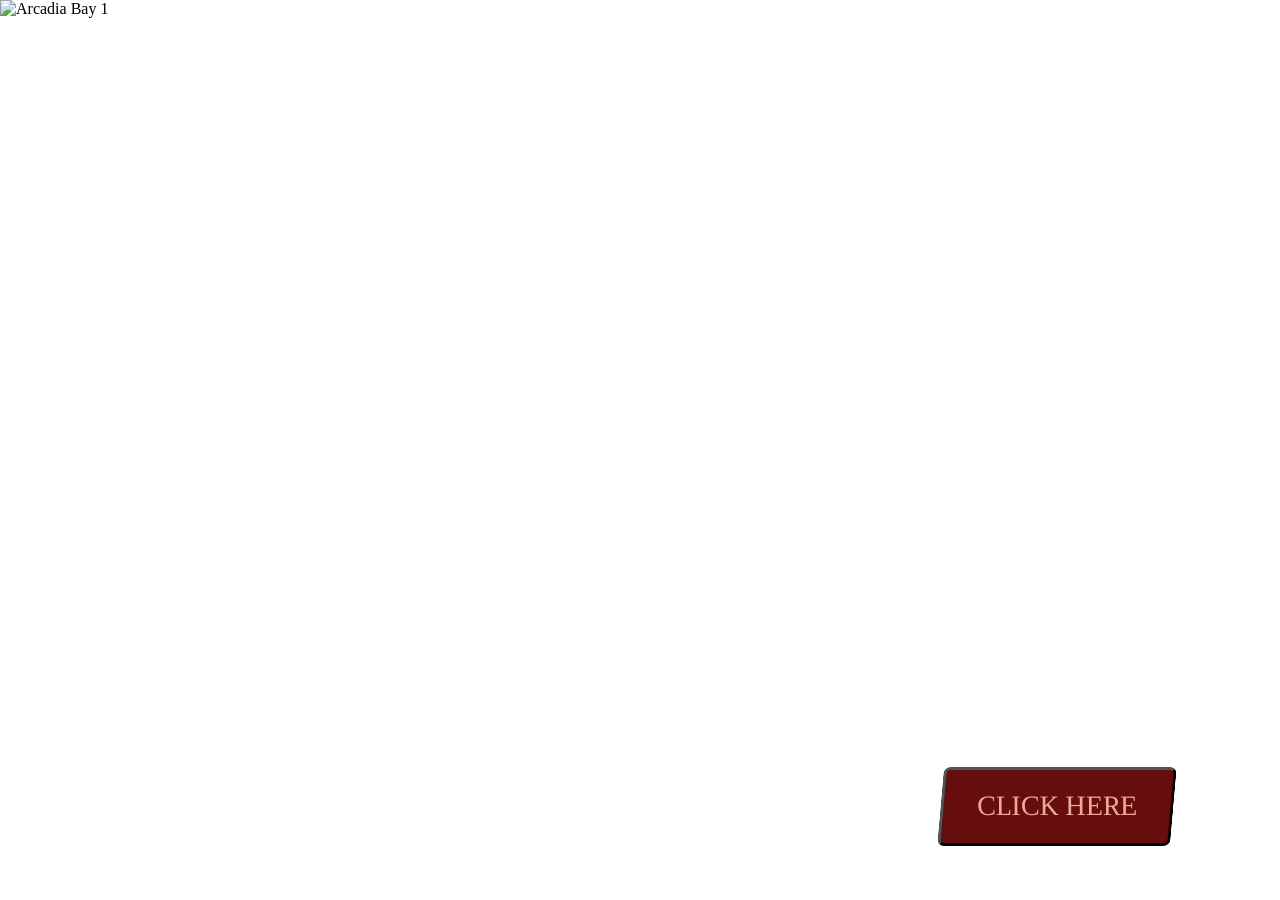
==== index.html @ ca4e7798 "Rename Final.html to index.html" ====
<!DOCTYPE html>
<html lang="en">
<head>
    <meta charset="UTF-8">
    <meta name="viewport" content="width=device-width, initial-scale=1.0">
    <link rel="stylesheet" href="style.css">
    <title>Life Is Strange</title>
</head>
<body>
  <audio id="bgm" loop preload="auto">
    <source src="menu.mp3" type="audio/mpeg">
  </audio>

  <!-- FIRST SCREEN -->
  <div class="menu">
    <img class="image1" src="LifeIsStrange.png" alt="Arcadia Bay 1">
    <button class="button-slant" onclick="showImage()"><span>Click Here</span></button>
  </div>

  <!-- POSTER OVERLAY -->
  <div class="poster">
    <!-- blue Sacrifice Chloe poster -->
    <img class="poster-base" src="Sacrifice_Chloe_Plaque.png" alt="Arcadia Bay Poster">

    <!-- FULLSCREEN JOURNAL + SUNSET LIGHTHOUSE OVERLAY -->
   <!-- LIGHTHOUSE JOURNAL -->
  <div class="journal-overlay journal-lighthouse">
      <img class="journal-img" src="b525218eff40ac8a17dd529ae8ac9c44.jpg">

      <img class="Polaroid-layout" src="polaroid_final_transparent.png">
      <div class="tape tape-lh-1"></div>

      <img class="Polaroid-layout2" src="polaroid_final_transparent.png">
      <div class="tape tape-lh-2"></div>

      <img class="Polaroid-layout3" src="polaroid_final_transparent.png">
      <img class="Polaroid" src="PolaroidPS.png">
      <div class="tape tape-lh-3"></div>


      <img class="lighthouse-photo" src="life-is-strange-feature.jpg">
      <img class="lighthouse-photo2" src="c3805ca2a3ebee046aa1e3e90d3d4322.jpg">
      <img class="lighthouse-photo3" src="656832219_preview_uFz5esE.jpg">

      <div class="sticky-note">
          <h3>Lighthouse Info</h3>
          <p>Perched on the cliffs above Arcadia Bay, the lighthouse has watched over the town for more than a century.
          It’s a place where storms gather, secrets settle, and time itself seems to slow down. Generations have used this light as a guide — sailors, wanderers, and anyone who needed a moment of clarity.
          For Max, the lighthouse becomes more than a landmark.
          It becomes a symbol of choice, hope, and the fragile line between danger and safety.
          Some sunsets paint the sky gold, others hide warnings in the clouds… but the lighthouse never stops shining.
          A light against the darkness — the one place that always feels like it understands you.</p>
      </div>

      <button class="journalBack" onclick="closeLighthouse()">
          <span>Back</span>
      </button>
  </div>

  <!-- FOREST JOURNAL -->
  <div class="journal-overlay journal-forest">
      <img class="journal-img2" src="Screenshot 2025-12-11 at 1.06.12 AM.png">
      <img class="Polaroid-layout4" src="polaroid_final_transparent.png">
      <div class="tape tape-fo-1"></div>

      <img class="Polaroid-layout5" 
      src="polaroid_final_transparent.png">
      <div class="tape tape-fo-2"></div>

      <img class="Polaroid-layout6" 
      src="polaroid_final_transparent.png">
      <img class="forest-photo" src="lis-friends.jpg.webp">
      <div class="tape tape-fo-3"></div>

      <img class="forest-photo2" src="20220202183805-1-1657454116-1484256372.jpg">
      <img class="forest-photo3" src="thumb-1920-1014923.jpg">

      <div class="sticky-note2">
          <h3>Forest Info</h3>
          <p>Deep in the quiet woods of Arcadia Bay, the forest feels like a world untouched by time.
          Sunlight filters through the trees like broken glass, and every step echoes a memory you didn’t know you had.
          This is where lost things wander — whispers, secrets, and sometimes… a spirit guiding the way.
          The forest is peaceful, but also mysterious.
          It reminds you that nature listens, even when people don’t.
          And if you're lucky, you might catch a glimpse of the doe —
          a symbol of hope, purity, and the paths we’re meant to follow.</p>
      </div>

      <button class="journalBack2" onclick="closeForest()">
          <span>Back</span>
      </button>
  </div>

    <!-- pretty lighthouse on top of blue poster -->
    <img class="prettyLight"
         src="no-spoilers-the-lighthouse-art-by-me-v0-n7unjec0crud1.png.webp"
         alt="The Lighthouse">

    <!-- doe image on top of blue poster -->
    <img class="doe"
         src="tumblr_561714372e6e3a3465acff728fec80b6_a26b1cf7_1280.png"
         alt="doe">

    <!-- blackwell image on top of blue poster -->
    <img class="blackwell"
         src="Blackwell_Academy-02.webp"
         alt="blackwell">

    <!-- back button for poster -->
    <button class="back" onclick="hideImage()"><span>Back</span></button>

    <!-- clickable plaque -->
    <a class="lightview" onclick="openJournal('lighthouse')">
    <span>Visit our famous lighthouse</span>
    </a>

    <!-- clickable plaque 2 -->
    <a class="doeview" onclick="openJournal('forest')">
    <span>Visit our beautiful forest</span>
    </a>

    <!-- clickable plaque 3 -->
    <a class="schoolview" onclick="openJournal('school')">
    <span>Visit our iconic school</span>
    </a>
       <!-- clickable plaque 4 -->
    <a class="mapview" onclick="openJournal('map')">
    <span>More information</span>
    </a>

    <div class="journal-overlay journal-school">


     

  <!-- PAGE 1 -->
  <div class="school-page school-page-1 active">
    <img class="journal-img3" src="Screenshot 2025-12-11 at 6.33.19 AM.png" alt="Blackwell Academy Page 1">

    <div class="school-label label-entrance"><span>Prescott Dormitory</span></div>
    <div class="school-label label-hall"><span>Dormitory Hallway</span></div>
    <div class="school-label label-campus"><span>Max's Room</span></div>

    <!-- page 1 decorations -->
    <img class="Polaroid-layout7" src="polaroid_final_transparent.png">
    <div class="tape tape-l1"></div>

    <img class="Polaroid-layout8" src="polaroid_final_transparent.png">
    <div class="tape tape-l2"></div>

    <img class="Polaroid-layout9" src="polaroid_final_transparent.png">
    <div class="tape tape-l3"></div>

    <img class="Polaroid-layout10" src="polaroid_final_transparent.png">
    <div class="tape tape-r1"></div>

    <img class="Polaroid-layout11" src="polaroid_final_transparent.png">
    <div class="tape tape-r2"></div>

    <img class="Polaroid-layout12" src="polaroid_final_transparent.png">
    <div class="tape tape-r3"></div>

    <img class="school-photo" src="Life3.webp">
    <img class="school-photo2" src="DF19D78010B80FD9D99AE10780743ADDD3BEAE3C.jpeg">
    <img class="school-photo3" src="z3s1or4bf5iz.jpg">
    <img class="school-photo4" src="lifeisstrangepic3.jpg.webp">
    <img class="school-photo5" src="Hallwayep1.webp">
    <img class="school-photo6" src="MaxRoomFrontSide.webp">

    <div class="school-label label-lockers"><span>Locker Hallway</span></div>
    <div class="school-label label-dorm"><span>Max's Room</span></div>
    <div class="school-label label-campus2"><span>Parking lot</span></div>
  </div>

  <!-- PAGE 2 (clean) -->
  <div class="school-page school-page-2">
    <img class="journal-img4" src="Screenshot 2025-12-11 at 6.33.19 AM.png" alt="Blackwell Academy Page 2">

    <div class="school-label label-pool"><span>Swimming Pool</span></div>
    <div class="school-label label-lockers2"><span>Main Campus</span></div>
    <div class="school-label label-dorm2"><span>Max's Room</span></div>
  
    <img class="Polaroid-layout13" src="polaroid_final_transparent.png">
    <div class="tape tape-13"></div>

    <img class="Polaroid-layout14" src="polaroid_final_transparent.png">
    <div class="tape tape-14"></div>

    <img class="Polaroid-layout15" src="polaroid_final_transparent.png">
    <div class="tape-page2-3"></div>
    <div class="tape tape-15"></div>

    <img class="school-photo7" src="Blackwell-campus.webp">
    <img class="school-photo8" src="kSQdiPK.png">
    <img class="school-photo9" src="all-maxs-room-is-one-of-my-favourite-place-in-the-game-so-i-v0-u8vmztew4f7a1.jpg">
    

    <div class="sticky-note3">
      <h3>School Info</h3>
      <p>Welcome to Blackwell Academy, the pride of Arcadia Bay’s arts and sciences. Known for its historic brick architecture and award-winning photography program, Blackwell blends modern creativity with classic campus charm. Students from all over the state come here to explore their passions — from film and design to environmental studies. Walk the hallways and you’ll feel the energy: inspiration on every bulletin board, stories in every classroom, and a community shaped by ambition and curiosity. Whether you're touring the dorms, visiting the gallery, or catching a glimpse of everyday student life, Blackwell promises a glimpse into the heart of Arcadia Bay’s future.</p>
    </div>
  </div>

  <!-- buttons -->
  <button class="journalBack3" onclick="closeSchool()"><span>Back</span></button>
  <button class="next" onclick="schoolNext()"><span>Next</span></button>
  <button class="prev" onclick="schoolPrev()"><span>← Prev</span></button>

  </div>

</div>  

    <!-- MAPS  -->

  <div class="journal-overlay journal-map">
    <img class="map-base" src="LIFmaps.jpg" alt="Arcadia Bay Map"><div>

      <img class="maps-img-1" src="American-Rust.webp">
      <img class="Polaroid-layout16" src="polaroid_final_transparent.png">
      <div class="tape tape-fo-4"></div>

      <img class="maps-img-2" src="maxresdefault.jpg">
      <img class="Polaroid-layout17" src="polaroid_final_transparent.png">
      <div class="tape tape-fo-5"></div>

      <img class="maps-img-3" src="Maxresdefaultmadsenhousre.webp">
      <img class="Polaroid-layout18" src="polaroid_final_transparent.png">
      <div class="tape tape-fo-6"></div>

      <img class="maps-img-4" src="Barn.webp">
      <img class="Polaroid-layout19" src="polaroid_final_transparent.png">

      <div class="sticky-note4">
          <h3>The Junkyard</h3>
      </div>

      <div class="sticky-note5">
          <h3>Two Whales Diner</h3>
      </div>

      <div class="sticky-note6">
          <h3>Price Home</h3>
      </div>

      <div class="sticky-note7">
          <h3>The Barn</h3>
      </div>

      <button class="journalBack4" onclick="closeMaps()">
          <span>Back</span>
      </button>

      <button class="sources-btn" onclick="showSources()"><span>Sources</span></button>
    </div>
  </div>

    <!-- SOURCES JOURNAL -->
    <div class="journal-overlay journal-sources">
      <img class="journal-img5" src="NhGCFri.png" alt="Sources">
      <button class="journalBack5" onclick="closeSources()"><span>Back</span></button>

      <div class="sticky-note8">
        <h3>Sources</h3>

        <div class="tape tape-top1"></div>
        <div class="tape tape-top2"></div>
        <div class="tape tape-top3"></div>

        <p><strong>Locations (Life is Strange Wiki)</strong></p>

        <p><a href="https://life-is-strange.fandom.com/wiki/Locations_(Life_is_Strange)" target="_blank">Locations (Life is Strange)</a></p>
        <p><a href="https://life-is-strange.fandom.com/wiki/Blackwell_Academy" target="_blank">Blackwell Academy</a></p>
        <p><a href="https://life-is-strange.fandom.com/wiki/Lighthouse" target="_blank">Lighthouse</a></p>
        <p><a href="https://life-is-strange.fandom.com/wiki/Blackwell_Campus" target="_blank">Blackwell Campus</a></p>
        <p><a href="https://life-is-strange.fandom.com/wiki/Blackwell_Parking_Lot" target="_blank">Blackwell Parking Lot</a></p>
        <p><a href="https://life-is-strange.fandom.com/wiki/Blackwell_Swimming_Pool" target="_blank">Blackwell Swimming Pool</a></p>
        <p><a href="https://life-is-strange.fandom.com/wiki/Max%27s_Room" target="_blank">Max’s Room</a></p>
        <p><a href="https://life-is-strange.fandom.com/wiki/Prescott_Barn" target="_blank">Prescott Barn</a></p>
        <p><a href="https://life-is-strange.fandom.com/wiki/Two_Whales_Diner" target="_blank">Two Whales Diner</a></p>
        <p><a href="https://life-is-strange.fandom.com/wiki/Blackwell_Academy_Hallway" target="_blank">Blackwell Academy Hallway</a></p>
        <p><a href="https://life-is-strange.fandom.com/wiki/Prescott_Dormitory" target="_blank">Prescott Dormitory</a></p>

        <p><strong>World / Nature</strong></p>

        <p><a href="https://life-is-strange.fandom.com/wiki/Wildlife" target="_blank">Wildlife</a></p>
        <p><a href="https://www.lifeisstrangefans.com/screenshots/doe-in-the-forest/" target="_blank">Doe in the Forest</a></p>
        <p><a href="https://life-is-strange.fandom.com/wiki/Arcadia_Bay" target="_blank">Arcadia Bay</a></p>

        <p><strong>Artwork / Images</strong></p>

        <p><a href="https://www.reddit.com/r/lifeisstrange/comments/1g3ll5v/no_spoilers_the_lighthouse_art_by_me/" target="_blank">Lighthouse Artwork (Reddit)</a></p>
        <p><a href="https://www.reddit.com/r/lifeisstrange/comments/1d58yxz/no_spoilers_does_anybody_have_a_1920x1080_version/" target="_blank">Lighthouse Image (Reddit)</a></p>
        <p><a href="https://www.reddit.com/r/lifeisstrange/comments/a0hufz/no_spoilers_i_did_this_a_while_ago_if_you_ever/" target="_blank">Fan Artwork (Reddit)</a></p>
        <p><a href="https://www.reddit.com/r/lifeisstrange/comments/6ybe9p/no_spoilersarcadia_bay_map_in_before_the_storm/" target="_blank">Arcadia Bay Map (Reddit)</a></p>
        <p><a href="https://x.com/alina_ambitious/status/1782116126375190882" target="_blank">Two Whales Diner Post (X / Twitter)</a></p>
        <p><a href="https://kr.pinterest.com/pin/735423814187966980/" target="_blank">Lighthouse Aesthetic</a></p>
        <p><a href="https://in.pinterest.com/pin/1090997078992296351/" target="_blank">Arcadia Bay Life Is Strange</a></p>

        <p><strong>Reviews / Game Info</strong></p>

        <p><a href="https://opencritic.com/game/75/life-is-strange-episode-2-out-of-time" target="_blank">Life is Strange Episode 2 (OpenCritic)</a></p>
        <p><a href="https://stratege.ru/ps4/games/life_is_strange/article/58794" target="_blank">Life is Strange Article (Stratege.ru)</a></p>

        <p><strong>Audio / Music</strong></p>
        <p><a href="https://www.reddit.com/r/lifeisstrange/comments/1ptiptt/no_spoilers_i_made_looping_versions_of_the_main/" target="_blank">Looping Main Theme (Reddit)</a></p>
        <p><a href="https://www.youtube.com/watch?v=K0iax_t8hXo" target="_blank">Life Is Strange Menu Music (YouTube)</a></p>

      </div>

    </div>
  <script src="script.js"></script>
</body>
</html>
---- style.css ----
body{
    margin: 0;
    padding: 0;
}

.menu{
  background: #000;             
}

.image1 {
  width: 100%;
  height: 100%;
  object-fit: cover;
  object-position: 50% 20%;
}

.menu .image1{
  position: absolute !important;
  inset: 0 !important;
  width: 100% !important;
  height: 100% !important;
  object-fit: cover !important;
  display: block !important;
}

html, body {
  margin: 0;
  padding: 0;
  height: 100%;
}

.button-slant {
    position: absolute;
    bottom: 90px;
    right: 30px;
    transform: translateX(-35%) skewX(-5deg);
    padding: 25px 45px;
    font-size: 50px;
    background: rgb(102, 14, 14);
    color: rgb(237, 171, 151);
    border: 0x solid black;
    border-radius: 7px;               
    text-transform: uppercase;         
    cursor: pointer;
}

.button-slant span {
    display: inline-block;
    transform: skewX(15deg);
    font-style: italic;
    font-family: "DK";
}

.button-slant:hover{
  transform: scale(1.20) skewX(15deg) translateX(-35%) skewX(-20deg);

}

#arcadiaImage {
  position: fixed;
  top: 0;
  left: 0;
  width: 100%;
  height: 100vh;
  object-fit: fill;
  display: none;
  z-index: 999;
}

.menu-again{
    position: relative;
    width: 100%;
    height: 100vh;
    overflow: hidden;
}

.back {
  position: fixed;
  bottom: 6%;    
  left: 3%;      
  padding: 8px 28px;
  background: rgba(240, 239, 234, 0.9);
  color: rgb(185, 46, 46);
  font-size: 35px;
  font-style: italic;
  font-family: "Lighthouse", cursive;
  font-weight: bolder;
  border: 4px solid rgb(36, 36, 94);
  border-radius: 6px;
  cursor: pointer;
  z-index: 2000;
  transform: skewX(-8deg);
  display: none;
}

.back span {
  display: inline-block;
  transform: skewX(8deg);
}

.back:hover{
  transform: scale(1.10) skewX(-8deg); 
}

.next {
  position: fixed;
  bottom: 5.7%;   
  left: 52%;      
  padding: 10px 30px;
  background: rgba(240, 239, 234, 0.9);
  color: rgb(45, 45, 28);
  font-size: 35px;
  font-family: "DK", sans-serif;  font-family: "Lighthouse",;
  font-weight: bolder;
  border: 1px solid rgba(0,0,0,0.25);
  border-radius: 6px 10px 10px 18px; 
  cursor: pointer;
  z-index: 4200;
  display: none;
}

.next::before {
  content: "";
  position: absolute;
  top: -12px;
  left: 0%;
  width: 80px;
  height: 20px;
  background: rgba(255,255,255,0.65);
  border-radius: 4px;
  box-shadow: 0 2px 6px rgba(0,0,0,0.25);
}

.next span {
  display: inline-block;
}

.next:hover{
  transform: scale(1.10); 
}

.prev {
  position: fixed;
  bottom: 5.7%;   
  left: 42%;     
  width: 9%; 
  padding: 4px 24px;
  background: rgba(240, 239, 234, 0.9);
  color: rgb(45, 45, 28);
  font-size: 35px;
  font-family: "DK", sans-serif;  font-family: "Lighthouse",;
  font-weight: bolder;
  border: 1px solid rgba(0,0,0,0.25);
  border-radius: 20px 6px 6px 20px; 
  cursor: pointer;
  z-index: 4200;
  display: none;
}

.prev::before {
  content: "";
  position: absolute;
  top: -12px;
  left: 0%;
  width: 80px;
  height: 20px;
  background: rgba(255,255,255,0.65);
  border-radius: 4px;
  box-shadow: 0 2px 6px rgba(0,0,0,0.25);
}

.prev span {
  display: inline-block;
}

.prevback {
  z-index: 6000; 
}

.prev:hover{
  transform: scale(1.10); 
}

@font-face {
    font-family: "Lighthouse";
    src: url("fonts/LighthouseScript.ttf") format("truetype");
}

@font-face {
    font-family: "DK";
    src: url("dk_lemon_yellow_sun/DK Lemon Yellow Sun.otf") format("truetype");
}

.poster {
  position: fixed;
  inset: 0;
  display: none; 
  align-items: center;
  justify-content: center;       
}

.journal-overlay{
  position: fixed;
  inset: 0;
  display: none;          
  align-items: center;
  justify-content: center;
}

.poster-base {
  position: absolute;
  width: 100%;
  height: 100vh;
  object-fit: fill;
}

.prettyLight {
  position: absolute;
  bottom: 6%;     
  right: 3.6%;     
  width: 26.6%;   
  height: 57.5%;
  border-radius: 8px;
  box-shadow: 0 5px 20px rgba(0,0,0,0.4);
  z-index: 1001;
}

.doe {
  position: absolute;
  bottom: 33.7%;     
  left: 16.3%;     
  width: 32.37%;      
  height: 26.8%;
  border-radius: 8px;
  box-shadow: 0 5px 20px rgba(0,0,0,0.4);
  z-index: 1001;
}

.blackwell {
  position: absolute;
  bottom: 6.2%;      
  left: 7.6%;     
  width: 25.3%;      
  height: 25.3%;
  border-radius: 8px;
  box-shadow: 0 5px 20px rgba(0,0,0,0.4);
  z-index: 1001;
}

.lightview {
  position: fixed;
  top: 39.3%;      
  right: 27.5%;    
  width: 280px;
  height: 150px;
  background: rgb(245, 241, 235);
  border: 6px solid rgb(22, 36, 104);
  border-radius: 4px;
  display: flex;
  z-index: 2000;
  transform: skewX(-5deg);
  box-shadow: 0 8px 20px rgba(0, 0, 0, 0.35);
  text-decoration: none;
  align-items: center;
  justify-content: center;
  color: rgb(190, 45, 45);
  padding-top: 5px;
  padding-left: 10px;
  cursor: pointer;
}

.lightview span {
  display: inline-block;
  transform: skewX(6deg);   
  font-family: "Lighthouse", cursive;
  font-size: 40px;
  font-weight: bold;
  color: rgb(190, 45, 45); 
}

.lightview:hover{
  transform: scale(1.10) skew(-5deg); 
}

.doeview {
  position: fixed;
  top: 40%;   
  left: 3%;   
  width: 220px;
  height: 100px;
  background: rgb(245, 241, 235);
  border: 6px solid rgb(22, 36, 104);
  border-radius: 4px;
  display: flex;
  z-index: 2000;
  transform: skewX(-5deg);
  box-shadow: 0 8px 20px rgba(0, 0, 0, 0.35);
  text-decoration: none;
  align-items: center;
  justify-content: center;
  color: rgb(190, 45, 45);
  padding-top: 2px;
  padding-left: 10px;
  cursor: pointer;
}

.doeview span {
  display: inline-block;
  transform: skewX(6deg);   
  font-family: "Lighthouse", cursive;
  font-size: 30px;
  font-weight: bold;
  color: rgb(190, 45, 45);  
}

.doeview:hover{
  transform: scale(1.10) skew(-5deg); 
}

.schoolview {
  position: fixed;
  top: 68.8%;    
  left: 34.5%;  
  width: 215px;
  height: 100px;
  background: rgb(245, 241, 235);
  border: 6px solid rgb(22, 36, 104);
  border-radius: 4px;
  display: flex;
  z-index: 2000;
  transform: skewX(-5deg);
  box-shadow: 0 8px 20px rgba(0, 0, 0, 0.35);
  text-decoration: none;
  align-items: center;
  justify-content: center;
  color: rgb(190, 45, 45);
  padding-top: 2px;
  padding-left: 10px;
  cursor: pointer;
}

.schoolview span {
  display: inline-block;
  transform: skewX(6deg);   
  font-family: "Lighthouse", cursive;
  font-size: 30px;
  font-weight: bold;
  color: rgb(190, 45, 45); 
}

.schoolview:hover{
  transform: scale(1.10) skew(-5deg); 
}

.mapview {
  position: fixed;
  bottom: 6.3%;      
  right: 31%;    
  width: 217px;
  height: 128px;
  background: rgb(245, 241, 235);
  border: 6px solid rgb(22, 36, 104);
  border-radius: 4px;
  display: flex;
  z-index: 2000;
  transform: skewX(-5deg);
  box-shadow: 0 8px 20px rgba(0, 0, 0, 0.35);
  text-decoration: none;
  align-items: center;
  justify-content: center;
  color: rgb(190, 45, 45);
  padding-top: 5px;
  padding-left: 10px;
  cursor: pointer;
}

.mapview span {
  display: inline-block;
  transform: skewX(6deg);   
  font-family: "Lighthouse", cursive;
  font-size: 40px;
  font-weight: bold;
  color: rgb(190, 45, 45); 
}

.mapview:hover{
  transform: scale(1.10) skew(-5deg); 
}

.map-base{
  position: absolute;
  width: 45%;
  height: 100vh;
  object-fit: fill;
}

.maps-img-1 {
  position: absolute;
  top: 2.5%;         
  left: 3.3%;       
  width: 22.3%;       
  height: 24%;
  border-radius: 12px;
  box-shadow: 0 8px 20px rgba(0,0,0,0.5);
  z-index: 4200;
  transform: rotate(-6deg);
}
  
.maps-img-2 {
  position: absolute;
  top: 3.5%;         
  right: 1%;       
  width: 24.3%;       
  height: 26%;
  border-radius: 12px;
  box-shadow: 0 8px 20px rgba(0,0,0,0.5);
  z-index: 4200;
  transform: rotate(6deg);
}


.maps-img-3 {
  position: absolute;
  bottom: 10%;         
  right: 3.5%;       
  width: 22.8%;       
  height: 26%;
  border-radius: 12px;
  box-shadow: 0 8px 20px rgba(0,0,0,0.5);
  z-index: 4290;
  transform: rotate(4deg);
} 

.maps-img-4 {
  position: absolute;
  bottom: 10%;         
  left: 3.8%;       
  width: 22.5%;       
  height: 26%;
  border-radius: 12px;
  box-shadow: 0 8px 20px rgba(0,0,0,0.5);
  z-index: 4290;
  transform: rotate(4deg);
} 

.sticky-note4 {
  position: absolute;
  top: 35%;          
  left: 1%;        
  width: 420px;      
  padding: 20px 22px;
  height: auto;
  background: #fff9c4;                 
  border: 1px solid rgba(0,0,0,0.15);
  box-shadow: 0 8px 18px rgba(0,0,0,0.35);
  border-radius: 6px 10px 18px 6px;    
  transform: rotate(2deg);          
  font-family: "DK", sans-serif;       
  color: #4a3c2a;
  line-height: 1.3;
  z-index: 4250;                       
}

.sticky-note4::before {
  content: "";
  position: absolute;
  top: -10px;
  left: 5%;
  width: 110px;
  height: 8px;
  padding: 6px;
  background: rgba(255,255,255,0.7);
  border-radius: 4px;
  box-shadow: 0 2px 4px rgba(0,0,0,0.25);
}

.sticky-note4 h3 {
  margin: 0 0 6px;
  font-size: 35px;
  font-weight: bold;
}

.sticky-note5 {
  position: absolute;
  top: 35%;          
  right: 1%;        
  width: 420px;      
  padding: 20px 22px;
  height: auto;
  background: #fff9c4;                 
  border: 1px solid rgba(0,0,0,0.15);
  box-shadow: 0 8px 18px rgba(0,0,0,0.35);
  border-radius: 6px 10px 18px 6px;    
  transform: rotate(2deg);          
  font-family: "DK", sans-serif;       
  color: #4a3c2a;
  line-height: 1.3;
  z-index: 4250;                       
}

.sticky-note5::before {
  content: "";
  position: absolute;
  top: -10px;
  left: 5%;
  width: 110px;
  height: 8px;
  padding: 6px;
  background: rgba(255,255,255,0.7);
  border-radius: 4px;
  box-shadow: 0 2px 4px rgba(0,0,0,0.25);
}

.sticky-note6 h3 {
  margin: 0 0 6px;
  font-size: 35px;
  font-weight: bold;
}

.sticky-note6 {
  position: absolute;
  bottom: 38.2%;          
  right: 1%;        
  width: 420px;      
  padding: 20px 22px;
  height: auto;
  background: #fff9c4;                 
  border: 1px solid rgba(0,0,0,0.15);
  box-shadow: 0 8px 18px rgba(0,0,0,0.35);
  border-radius: 6px 10px 18px 6px;    
  transform: rotate(7deg);          
  font-family: "DK", sans-serif;       
  color: #4a3c2a;
  line-height: 1.3;
  z-index: 4250;                       
}

.sticky-note6::before {
  content: "";
  position: absolute;
  bottom: -10px;
  right: 20%;
  width: 110px;
  height: 8px;
  padding: 6px;
  background: rgba(255,255,255,0.7);
  border-radius: 4px;
  box-shadow: 0 2px 4px rgba(0,0,0,0.25);
}

.sticky-note7 h3 {
  margin: 0 0 6px;
  font-size: 35px;
  font-weight: bold;
}

.sticky-note7 {
  position: absolute;
  bottom: 38.2%;          
  left: 5%;        
  width: 420px;      
  padding: 20px 22px;
  height: auto;
  background: #fff9c4;                 
  border: 1px solid rgba(0,0,0,0.15);
  box-shadow: 0 8px 18px rgba(0,0,0,0.35);
  border-radius: 6px 10px 18px 6px;    
  transform: rotate(7deg);          
  font-family: "DK", sans-serif;       
  color: #4a3c2a;
  line-height: 1.3;
  z-index: 4250;                       
}

.sticky-note7::before {
  content: "";
  position: absolute;
  bottom: -10px;
  left: 47%;
  width: 110px;
  height: 8px;
  padding: 6px;
  background: rgba(255,255,255,0.7);
  border-radius: 4px;
  box-shadow: 0 2px 4px rgba(0,0,0,0.25);
  transform: rotate(-3deg);
}

.sticky-note5 h3 {
  margin: 0 0 6px;
  font-size: 35px;
  font-weight: bold;
}

.tape-fo-4{   
  top: 21%;
  left: 69.7%;
  transform: rotate(98deg);
}

.tape-fo-5{  
  top: 20%;
  left: 25.3%;
  transform: rotate(84deg);
}

.tape-fo-6{   
  bottom: 20.1%;
  right: 25.5%;
  transform: rotate(94deg);
}

.journalBack4 {
  position: fixed;
  bottom: 5.7%;
  right: 69%;
  padding: 10px 30px;
  font-size: 32px;
  font-style: italic;
  font-family: "Lighthouse", cursive;
  font-weight: bold;
  cursor: pointer;

  background: #bfddeb;             
  border: 1px solid rgba(0,0,0,0.25);
  border-radius: 6px 10px 18px 6px; 
  box-shadow: 0 8px 18px rgba(0, 0, 0, 0.35);     
  z-index: 4300;
}

.journalBack4::before {
  content: "";
  position: absolute;
  top: -12px;
  left: 33%;
  width: 80px;
  height: 20px;
  background: rgba(255,255,255,0.65);
  border-radius: 4px;
  box-shadow: 0 2px 6px rgba(0,0,0,0.25);
}

.journalBack4 span {
  display: inline-block;
  color: #4a3c2a;    
}

.journalBack4:hover{
  transform: scale(1.10); 
}

.journal-overlay {
  position: fixed;
  top: 0;
  left: 0;
  width: 100%;
  height: 100vh;
  background: black;
  display: none;                
  justify-content: center;
  align-items: center;
  z-index: 4000;
}

.journal-img {
  height: 100vh;             
  width: auto;               
  object-fit: contain;
  z-index: 4100;
}

.journal-img2 {
  height: 100vh;             
  width: auto;               
  object-fit: contain;
  z-index: 4100;
}

.journal-img3 {
  max-height: 90vh;   
  width: auto;
  object-fit: contain;
  display: block;
  margin: 0 auto;      
  z-index: 4200;
}

.journal-school .journal-img3 {
  position: absolute;
  top: 50%;
  left: 50%;
  transform: translate(-70%, -50%);  
  max-height: 90vh;
  width: auto;
  object-fit: contain;
  z-index: 4200;                     
  transform: translate(-50%, -50%);
}

.journal-school .journal-img4 {
  position: absolute;
  top: 50%;
  left: 50%;
  transform: translate(-70%, -50%);  
  max-height: 90vh;
  width: auto;
  object-fit: contain;
  z-index: 4100;                     
  transform: translate(-50%, -50%);
}

.lighthouse-photo2 {
  position: absolute;
  top: 4%;          
  left: 20%;       
  width: 16.2%;       
  height: 28.3%;
  border-radius: 12px;
  box-shadow: 0 8px 20px rgba(0,0,0,0.5);
  z-index: 4200;
  transform: rotate(-12deg);
}


.lighthouse-photo3 {
  position: absolute;
  bottom: 15%;         
  left: 5.2%;        
  width: 24%;       
  height: 26.6%;
  border-radius: 12px;
  box-shadow: 0 8px 20px rgba(0,0,0,0.5);
  z-index: 4200;
  transform: rotate(-6deg);
}

.journalBack {
  position: fixed;
  bottom: 10px;
  left: 50px;
  padding: 14px 30px;
  font-size: 32px;
  font-style: italic;
  font-family: "Lighthouse", cursive;
  font-weight: bold;
  cursor: pointer;

  background: #fff9c4;             
  border: 1px solid rgba(0,0,0,0.25);
  border-radius: 6px 10px 18px 6px; 
  box-shadow: 0 8px 18px rgba(0, 0, 0, 0.35);
  transform: rotate(2deg);          
  z-index: 4300;
  transform: rotate(-6deg);
}


.journalBack::before {
  content: "";
  position: absolute;
  top: -12px;
  left: 33%;
  width: 80px;
  height: 20px;
  background: rgba(255,255,255,0.65);
  border-radius: 4px;
  box-shadow: 0 2px 6px rgba(0,0,0,0.25);
}

.journalBack span {
  display: inline-block;
  transform: rotate(-1deg);
  color: #4a3c2a;    
}

.journalBack:hover{
  transform: scale(1.10) rotate(-6deg); 
}

.sticky-note {
  position: absolute;
  top: 30%;          
  right: 2%;        
  width: 420px;      
  padding: 16px 18px;
  background: #fff9c4;                 
  border: 1px solid rgba(0,0,0,0.15);
  box-shadow: 0 8px 18px rgba(0,0,0,0.35);
  border-radius: 6px 10px 18px 6px;    
  transform: rotate(-3deg);            
  font-family: "DK", sans-serif;       
  color: #4a3c2a;
  line-height: 1.3;
  z-index: 4250;                       
}

.sticky-note::before {
  content: "";
  position: absolute;
  top: -10px;
  left: 30%;
  width: 80px;
  height: 18px;
  background: rgba(255,255,255,0.7);
  border-radius: 4px;
  box-shadow: 0 2px 4px rgba(0,0,0,0.25);
}

.sticky-note h3 {
  margin: 0 0 6px;
  font-size: 40px;
  font-weight: bold;
}

.sticky-note p {
  margin: 0;
  font-size: 26px;
}

.lighthouse-photo {
  position: absolute;
  top: 4%;          
  right: 15%;        
  width: 20.5%;       
  height: 21%;
  border-radius: 12px;
  box-shadow: 0 8px 20px rgba(0,0,0,0.5);
  z-index: 4200;
  transform: rotate(8deg);
}

.Polaroid-layout{
  position: absolute;
  top: 2%;          
  left:19%;        
  width: 18.7%;       
  height: 38%;
  border-radius: 12px;
  box-shadow: 0 8px 20px rgba(0,0,0,0.5);
  z-index: 4200;
  transform: rotate(-12deg);
}

[class^="Polaroid-layout"]::before {
  content: "";
  position: absolute;
  top: -12px;          
  left: 35%;           
  width: 80px;
  height: 22px;

  background: rgba(255, 255, 255, 0.70);  
  border-radius: 4px;
  box-shadow: 0 2px 6px rgba(0,0,0,0.25);

  transform: rotate(-3deg);   
}

.Polaroid-layout2{
  position: absolute;
  top: 2.6%;         
  right:14%;        
  width: 23.2%;       
  height: 27.6%;
  border-radius: 12px;
  box-shadow: 0 8px 20px rgba(0,0,0,0.5);
  z-index: 4200;
  transform: rotate(8deg);
}

.Polaroid-layout3{
  position: absolute;
  bottom: 7.3%;         
  left:3.5%;        
  width: 27.5%;       
  height: 36%;
  border-radius: 12px;
  box-shadow: 0 8px 20px rgba(0,0,0,0.5);
  z-index: 4200;
  transform: rotate(-6deg);
}

.Polaroid-layout4{
  position: absolute;
  top: 2.3%;         
  right:13.5%;        
  width: 23.8%;       
  height: 31.8%;
  border-radius: 12px;
  box-shadow: 0 8px 20px rgba(0,0,0,0.5);
  z-index: 4200;
  transform: rotate(8deg);
}

.Polaroid-layout5{
  position: absolute;
  top: 2.3%;        
  left:13.5%;        
  width: 28.9%;       
  height: 33%;
  border-radius: 12px;
  box-shadow: 0 8px 20px rgba(0,0,0,0.5);
  z-index: 4200;
  transform: rotate(-6deg);
}

.Polaroid-layout6{
  position: absolute;
  bottom: 4.8%;         
  right: 5%;        
  width: 29.8%;       
  height: 41.7%;
  border-radius: 12px;
  box-shadow: 0 8px 20px rgba(0,0,0,0.5);
  z-index: 4200;
  transform: rotate(6deg);
}

.Polaroid{
  position: absolute;
  bottom: -1%;         
  right:26%;        
  width: 16%;       
  height: 33%;
  border-radius: 12px;
  box-shadow: 0 8px 20px rgba(0,0,0,0.5);
  z-index: 4200;
  transform: rotate(11deg);
}

.forest-photo {
  position: absolute;
  top: 4%;         
  right: 15%;        
  width: 20.5%;       
  height: 23.7%;
  border-radius: 12px;
  box-shadow: 0 8px 20px rgba(0,0,0,0.5);
  z-index: 4200;
  transform: rotate(8deg);
}

.forest-photo2 {
  position: absolute;
  top: 4%;        
  left: 15%;        
  width: 25.5%;       
  height: 24.7%;
  border-radius: 12px;
  box-shadow: 0 8px 20px rgba(0,0,0,0.5);
  z-index: 4200;
  transform: rotate(-6deg);
}

.forest-photo3 {
  position: absolute;
  bottom: 12%;         
  right: 7%;        
  width: 25.5%;       
  height: 32.3%;
  border-radius: 12px;
  box-shadow: 0 8px 20px rgba(0,0,0,0.5);
  z-index: 4200;
  transform: rotate(6deg);
}

.sticky-note2 {
  position: absolute;
  top: 35vh;          
  left: 3vw;  
  right: auto; 
  padding: 16px 18px;
  background: #fff9c4;                 
  border: 1px solid rgba(0,0,0,0.15);
  box-shadow: 0 8px 18px rgba(0,0,0,0.35);
  border-radius: 6px 10px 18px 6px;    
  transform: rotate(3deg);           

  font-family: "DK", sans-serif;       
  color: #4a3c2a;
  line-height: 1.3;
  z-index: 4200;                       
}

.sticky-note2::before {
  content: "";
  position: absolute;
  top: -10px;
  left: 45%;
  width: 80px;
  height: 18px;
  background: rgba(255,255,255,0.7);
  border-radius: 4px;
  box-shadow: 0 2px 4px rgba(0,0,0,0.25);
}

.sticky-note2 h3 {
  margin: 0 0 6px;
  font-size: 40px;
  font-weight: bold;
}

.sticky-note2 p {
  margin: 0;
  font-size: 27px;
}

.journalBack2 {
  position: fixed;
  bottom: 0%;
  left: 59%;
  padding: 10px 30px;
  background: rgba(240, 239, 234, 0.9);
  color: rgb(45, 45, 28);
  font-size: 35px;
  font-family: "DK", sans-serif;  font-family: "Lighthouse",;
  font-family: "Lighthouse",;
  font-weight: bolder;
  cursor: pointer;
  z-index: 4200;
  background: #e9e8e1;             
  border: 1px solid rgba(0,0,0,0.25);
  border-radius: 6px 10px 18px 6px; 
  box-shadow: 0 8px 18px rgba(0, 0, 0, 0.35);
}

.journalBack2::before {
  content: "";
  position: absolute;
  top: -12px;
  left: 33%;
  width: 80px;
  height: 20px;
  background: rgba(255,255,255,0.65);
  border-radius: 4px;
  box-shadow: 0 2px 6px rgba(0,0,0,0.25);
}

.journalBack2 span {
  display: inline-block;
  transform: rotate(-1deg);
  color: #4a3c2a;    
}

.journalBack2:hover{
  transform: scale(1.10);
}


.school-photo {
  position: absolute;
  top: 4%;         
  left: 3.5%;        
  width: 20.7%;       
  height: 23.7%;
  border-radius: 12px;
  box-shadow: 0 8px 20px rgba(0,0,0,0.5);
  z-index: 4200;
  transform: rotate(-6deg);
}

.school-photo2 {
  position: absolute;
  top: 37%;         
  left: 4%;       
  width: 20.5%;       
  height: 20.7%;
  border-radius: 12px;
  box-shadow: 0 8px 20px rgba(0,0,0,0.5);
  z-index: 4200;
  transform: rotate(8deg);
}

.school-photo3 {
  position: absolute;
  bottom: 12%;        
  left: 7%;         
  width: 19.5%;       
  height: 22.3%;
  border-radius: 12px;
  box-shadow: 0 8px 20px rgba(0,0,0,0.5);
  z-index: 4200;
  transform: rotate(-6deg);
}

.school-photo4 {
  position: absolute;
  top: 4%;         
  right: 2%;        
  width: 19.8%;       
  height: 21%;
  border-radius: 12px;
  box-shadow: 0 8px 20px rgba(0,0,0,0.5);
  z-index: 4200;
  transform: rotate(6deg);
}

.school-photo5 {
  position: absolute;
  top: 34%;         
  right: 2%;        
  width: 19.8%;       
  height: 21%;
  border-radius: 12px;
  box-shadow: 0 8px 20px rgba(0,0,0,0.5);
  z-index: 4200;
  transform: rotate(-6deg);
}

.school-photo6 {
  position: absolute;
  bottom: 15.4%;         
  right: 1.5%;       
  width: 19.8%;       
  height: 21%;
  border-radius: 12px;
  box-shadow: 0 8px 20px rgba(0,0,0,0.5);
  z-index: 4200;
  transform: rotate(6deg);
}

.school-photo7 {
  position: absolute;
  top: 4.7%;         
  right: 9.4%;       
  width: 19.8%;       
  height: 21%;
  border-radius: 12px;
  box-shadow: 0 8px 20px rgba(0,0,0,0.5);
  z-index: 4200;
  transform: rotate(6deg);
}

.school-photo8 {
  position: absolute;
  top: 6.7%;         
  left: 8.4%;       
  width: 19.8%;       
  height: 21%;
  border-radius: 12px;
  box-shadow: 0 8px 20px rgba(0,0,0,0.5);
  z-index: 4200;
  transform: rotate(-6deg);
}

.school-photo9 {
  position: absolute;
  bottom: 15.4%;         
  right: 10.5%;       
  width: 19.8%;       
  height: 21%;
  border-radius: 12px;
  box-shadow: 0 8px 20px rgba(0,0,0,0.5);
  z-index: 4200;
  transform: rotate(4deg);
}

 
.sticky-note3 {
  position: absolute;
  bottom: 9%;          
  left: 3%;             
  padding: 20px 22px;
  height: auto;
  background: #fff9c4;                 
  border: 1px solid rgba(0,0,0,0.15);
  box-shadow: 0 8px 18px rgba(0,0,0,0.35);
  border-radius: 6px 10px 18px 6px;    
  transform: rotate(2deg);          
  font-family: "DK", sans-serif;       
  color: #4a3c2a;
  line-height: 1.3;
  z-index: 4250;                       
}

.sticky-note3::before {
  content: "";
  position: absolute;
  top: -10px;
  left: 5%;
  width: 110px;
  height: 8px;
  padding: 6px;
  background: rgba(255,255,255,0.7);
  border-radius: 4px;
  box-shadow: 0 2px 4px rgba(0,0,0,0.25);
}

.sticky-note3 h3 {
  margin: 0 0 6px;
  font-size: 35px;
  font-weight: bold;
}

.sticky-note3 p {
  margin: 0;
  font-size: 26px;
} 

.journalBack3 {
  position: fixed;
  bottom: 5.7%;
  left: 59%;
  padding: 10px 30px;
  background: rgba(240, 239, 234, 0.9);
  color: rgb(45, 45, 28);
  font-size: 35px;
  font-family: "DK", sans-serif;  font-family: "Lighthouse",;
  font-family: "Lighthouse",;
  font-weight: bolder;
  cursor: pointer;
  z-index: 4200;
  background: #e9e8e1;             
  border: 1px solid rgba(0,0,0,0.25);
  border-radius: 6px 10px 18px 6px; 
  box-shadow: 0 8px 18px rgba(0, 0, 0, 0.35);
}

.journalBack3::before {
  content: "";
  position: absolute;
  top: -12px;
  left: 33%;
  width: 80px;
  height: 20px;
  background: rgba(255,255,255,0.65);
  border-radius: 4px;
  box-shadow: 0 2px 6px rgba(0,0,0,0.25);
}

.journalBack3 span {
  display: inline-block;
  transform: rotate(-1deg);
  color: #4a3c2a;    
}

.journalBack3:hover{
  transform: scale(1.10);
}

.Polaroid-layout7{
  position: absolute;
  top: 2%;         
  left: 2%;        
  width: 24%;       
  height: 32%;
  border-radius: 12px;
  box-shadow: 0 8px 20px rgba(0,0,0,0.5);
  z-index: 4200;
  transform: rotate(-6deg);
}

.Polaroid-layout8{
  position: absolute;
  top: 35.2%;        
  left: 2%;        
  width: 24.2%;       
  height: 29%;
  border-radius: 12px;
  box-shadow: 0 8px 20px rgba(0,0,0,0.5);
  z-index: 4200;
  transform: rotate(8deg);
}

.Polaroid-layout9{
  position: absolute;
  bottom: 6%;        
  left: 5.6%;        
  width: 22.5%;       
  height: 30%;
  border-radius: 12px;
  box-shadow: 0 8px 20px rgba(0,0,0,0.5);
  z-index: 4200;
  transform: rotate(-6deg);
}

.Polaroid-layout10{
  position: absolute;
  top: 2%;         
  right: 1%;        
  width: 22.5%;       
  height: 30%;
  border-radius: 12px;
  box-shadow: 0 8px 20px rgba(0,0,0,0.5);
  z-index: 4200;
  transform: rotate(6deg);
}

.Polaroid-layout11{
  position: absolute;
  top: 32.3%;         
  right: 0.4%;        
  width: 22.7%;       
  height: 28.7%;
  border-radius: 12px;
  box-shadow: 0 8px 20px rgba(0,0,0,0.5);
  z-index: 4200;
  transform: rotate(-6deg);
}

.Polaroid-layout12{
  position: absolute;
  bottom: 9.3%;         
  right: 0.4%;      
  width: 22.7%;       
  height: 28.7%;
  border-radius: 12px;
  box-shadow: 0 8px 20px rgba(0,0,0,0.5);
  z-index: 4200;
  transform: rotate(6deg);
}

.Polaroid-layout13{
  position: absolute;
  top: 3%;         
  right: 8%;      
  width: 22.7%;       
  height: 28.7%;
  border-radius: 12px;
  box-shadow: 0 8px 20px rgba(0,0,0,0.5);
  z-index: 4200;
  transform: rotate(6deg);
}

.Polaroid-layout14{
  position: absolute;
  top: 5.3%;
  left: 7.2%;         
  width: 22.6%;       
  height: 28.3%;
  border-radius: 12px;
  box-shadow: 0 8px 20px rgba(0,0,0,0.5);
  z-index: 4200;
  transform: rotate(-6deg);
}

.Polaroid-layout15{
  position: absolute;
  bottom: 9.3%;         
  right: 9.2%;      
  width: 22.7%;       
  height: 28.7%;
  border-radius: 12px;
  box-shadow: 0 8px 20px rgba(0,0,0,0.5);
  z-index: 4200;
  transform: rotate(4deg);
}
.Polaroid-layout16{
  position: absolute;
  top: 1.8%;         
  right: -0.7%;      
  width: 28.2%;       
  height: 33.7%;
  border-radius: 12px;
  box-shadow: 0 8px 20px rgba(0,0,0,0.5);
  z-index: 4200;
  transform: rotate(6deg);
}

.Polaroid-layout17{
  position: absolute;
  top: 1.2%;
  left: 1.5%;         
  width: 26%;       
  height: 32.3%;
  border-radius: 12px;
  box-shadow: 0 8px 20px rgba(0,0,0,0.5);
  z-index: 4200;
  transform: rotate(-6deg);
}

.Polaroid-layout18{
  position: absolute;
  bottom: 2.8%;         
  right: 2%;      
  width: 26%;       
  height: 35%;
  border-radius: 12px;
  box-shadow: 0 8px 20px rgba(0,0,0,0.5);
  z-index: 4200;
  transform: rotate(4deg);
}

.Polaroid-layout19{
  position: absolute;
  bottom: 2.8%;         
  left: 2%;      
  width: 26%;       
  height: 35%;
  border-radius: 12px;
  box-shadow: 0 8px 20px rgba(0,0,0,0.5);
  z-index: 4200;
  transform: rotate(4deg);
}


.journal-img3,
.journal-img4 {
  max-height: 90vh;
  width: auto;
  object-fit: contain;
}

.journal-img3,
.journal-img4,
[class^="Polaroid-layout"],
.school-photo,
.school-photo2,
.school-photo3,
.school-photo4,
.school-photo5,
.school-photo6 {
  pointer-events: none;
}

.next {
  z-index: 6000; 
}

.journal-school .journal-img3,
.journal-school .journal-img4 {
  position: absolute;
  top: 50%;
  left: 50%;
  transform: translate(-50%, -50%);
  max-height: 90vh;
  width: auto;
  object-fit: contain;
  z-index: 4200;
}

.school-page {
  display: none;
  position: relative;
  width: 100%;
  height: 100%;
}


.school-page.active { 
  display: block; 
}

.school-page img {
  display: block;  
}

.journal-school{
  position: fixed;
  inset: 0;
  background: black;
  display: none;
  z-index: 4000;
}

.school-page-1 [class^="Polaroid-layout"],
.school-page-1 .school-photo,
.school-page-1 .school-photo2,
.school-page-1 .school-photo3,
.school-page-1 .school-photo4,
.school-page-1 .school-photo5,
.school-page-1 .school-photo6 {
  pointer-events: none;
}



.school-page-2 [class^="school-page school-page-2"],
.school-page-2 .Polaroid-layout13,
.school-page-2 .Polaroid-layout14,
.school-page-2 .Polaroid-layout15{
  display: show !important;
}


.journal-school .school-page{
  position: absolute;
  inset: 0;
  display: none;
}

.journal-school .school-page.active{
  display: block;
}

.journal-school [class^="Polaroid-layout"],
.journal-school .school-photo,
.journal-school .school-photo2,
.journal-school .school-photo3,
.journal-school .school-photo4,
.journal-school .school-photo5,
.journal-school .school-photo6,
.journal-school .sticky-note3{
  z-index: 4200;
}

.journal-school{
  position: fixed;
  inset: 0;
  background: black;
  display: none;
  z-index: 4000;
}

.journal-school .school-page{
  position: absolute;
  inset: 0;
  display: none;
}

.journal-school .school-page.active{
  display: block;
}

.tape{
  position: absolute;
  width: 95px;
  height: 22px;
  background: rgba(255,255,255,0.70);
  border-radius: 4px;
  box-shadow: 0 2px 6px rgba(0,0,0,0.25),
              inset 0 0 2px rgba(255,255,255,0.9);
  z-index: 9999;          
  pointer-events: none;
}


.tape-lh-1{  
  top: 0.8%;
  left: 25.5%;
  transform: rotate(-12deg);
}

.tape-lh-2{  
  top: 1.4%;
  left: 70.9%;
  transform: rotate(8deg);
}

.tape-lh-3{  
  top: 53.8%;
  left: 25.1%;
  transform: rotate(-6deg);
}

.tape{
  position: absolute;
  width: 95px;
  height: 22px;
  background: rgba(255,255,255,0.70);
  border-radius: 4px;
  box-shadow: 0 2px 6px rgba(0,0,0,0.25),
              inset 0 0 2px rgba(255,255,255,0.9);
  z-index: 9999;
  pointer-events: none;
}

.tape-fo-1{   
  top: 1.1%;
  left: 72%;
  transform: rotate(8deg);
}

.tape-fo-2{  
  top: 1.0%;
  left: 24%;
  transform: rotate(-6deg);
}

.tape-fo-3{   
  top: 51%;
  right: 23%;
  transform: rotate(6deg);
}

.tape {
  position: absolute;
  width: 90px;
  height: 22px;
  background: rgba(255,255,255,0.72);
  border-radius: 4px;
  box-shadow:
    0 2px 6px rgba(0,0,0,0.25),
    inset 0 0 2px rgba(255,255,255,0.9);
  z-index: 9999;
  pointer-events: none;
}

.tape-l1 {
  top: 1%;
  left: 10%;
  transform: rotate(-8deg);
}

.tape-l2 {
  top: 33%;
  left: 10%;
  transform: rotate(6deg);
}

.tape-l3 {
  top: 63%;
  left: 13%;
  transform: rotate(-5deg);
}

.tape-r1 {
  top: 1%;
  right: 10%;
  transform: rotate(7deg);
}

.tape-r2 {
  top: 31%;
  right: 10%;
  transform: rotate(-6deg);
}

.tape-r3 {
  top: 61%;
  right: 12%;
  transform: rotate(5deg);
}

.tape {
  position: absolute;
  width: 90px;
  height: 22px;
  background: rgba(255,255,255,0.72);
  border-radius: 4px;
  box-shadow:
    0 2px 6px rgba(0,0,0,0.25),
    inset 0 0 2px rgba(255,255,255,0.9);
  z-index: 9999;
  pointer-events: none;
}

.tape-13 {
  top: 16%;
  right: 28.6%;
  transform: rotate(97deg);
}

.tape-14 {
  top: 12%;
  left: 26%;
  transform: rotate(-96deg);
}

.tape-15 {
  bottom: 33%;
  right: 29%;
  transform: rotate(95deg);
}

.journal-overlay {
  animation: fadeIn 1s ease;
}

@keyframes fadeIn {
  from { opacity: 0; }
  to { opacity: 1; }
}

@keyframes fadeInOverlay {
  from {
    opacity: 0;
    transform: scale(1.01);
  }
  to {
    opacity: 1;
    transform: scale(1);
  }
}

.poster {
  animation: fadeInOverlay 1s ease;
}

.journal-overlay {
  animation: fadeInOverlay 1s ease;
}

@media (prefers-reduced-motion: reduce) {
  .poster,
  .journal-overlay {
    animation: none;
  }
}

.fade-in {
  animation: fadeInOverlay 1s ease forwards;
}

.fade-out {
  animation: fadeOutOverlay 1s ease forwards;
}

@keyframes fadeOutOverlay {
  from { opacity: 1; }
  to { opacity: 0; }
}

.sticky-note,
.sticky-note1,
.sticky-note2,
.sticky-note3,
.sticky-note4 {
  width: clamp(500px, 20vw, 360px);  
  max-width: 90vw;
  box-sizing: border-box;
  overflow-wrap: break-word;
}

.sticky-note,
.sticky-note1,
.sticky-note2,
.sticky-note3,
.sticky-note4 p {
  white-space: normal;
  word-break: break-word;
}

.sticky-note,
.sticky-note1,
.sticky-note2,
.sticky-note3,
.sticky-note4 {
  font-size: clamp(12px, 1vw, 16px);
}

.sticky-note3 {
  position: absolute;

  width: clamp(200px, 22vw, 360px);
  max-width: 90vw;
  box-sizing: border-box;

  
  left: 3vw;     
  top: 20vh;

  overflow-wrap: break-word;
}

.sticky-note3 {
  position: absolute;

  width: clamp(550px, 162vw, 360px);
  max-width: 90vw;

  font-size: clamp(120px, 1.2vw, 18px);
  line-height: 1.25;

  box-sizing: border-box;
  overflow-wrap: break-word;
  hyphens: auto;

  left: 2vw;
  top: 33.5vh;
}

.sticky-note2 {
  position: absolute;

  width: clamp(200px, 22vw, 360px);
  max-width: 90vw;
  box-sizing: border-box;

  left: 3vw;    
  top: 20vh;

  overflow-wrap: break-word;
}

.sticky-note2 {
  position: absolute;

  width: clamp(550px, 162vw, 360px);
  max-width: 90vw;

  font-size: clamp(120px, 1.2vw, 18px);
  line-height: 1.25;

  box-sizing: border-box;
  overflow-wrap: break-word;
  hyphens: auto;

  left: 2vw;
  top: 33.5vh;
}

.sticky-note,
.sticky-note1,
.sticky-note2,
.sticky-note3,
.sticky-note4,
[class*="sticky-note"] {

  width: clamp(200px, 22vw, 360px);
  max-width: 90vw;

  font-size: clamp(24px, 1.2vw, 18px);
  line-height: 1.25;

  box-sizing: border-box;
  overflow-wrap: break-word;
  hyphens: auto;
}

.sticky-note *,
.sticky-note1 *,
.sticky-note2 *,
.sticky-note3 *,
.sticky-note4 *,
[class*="sticky-note"] * {
  font-size: inherit !important;
  line-height: inherit;
}

[class^="sticky-note"]{
  width: clamp(200px, 22vw, 360px) !important;
  max-width: 90vw !important;

  font-size: clamp(11px, 1.05vw, 18px) !important;
  line-height: 1.25 !important;

  margin-left: 0 !important;
  margin-right: 0 !important;
  right: auto !important;  

  box-sizing: border-box !important;
  overflow-wrap: anywhere !important;
  word-break: break-word !important;
}

.sticky-note3{
  right: auto !important;
}

.sticky-note5{
  transform: translate(130%, 20%) !important;
}

.sticky-note5::before{
  transform: translate(130%, 0%);
}


.sticky-note6{
  transform: translate(110%, -5%) !important;
}

.sticky-note6::before{
  transform: translate(-100%, 0%);
}


.sticky-note5{
  transform: translate(150%, 20%);
}

.sticky-note{
  transform: translate(170%, 0%);
}

.sticky-note2{
  transform: translate(30%, 4%);
}


.sticky-note3{
  transform: translate(20%, 2%);
}

.sticky-note3::before{
  transform: translate(50%, 0%);
}

.sticky-note2 h3 {
  font-size: 38px !important;
  line-height: 1.05 !important;
}

.sticky-note2 p {
  font-size: 26px !important;
  line-height: 1.2 !important;
}

.sticky-note h3 {
  font-size: 36px !important;
  line-height: 1.05 !important;
}

.sticky-note p {
  font-size: 24px !important;
  line-height: 1.2 !important;
}

.sticky-note3 h3 {
  font-size: clamp(38px, 1.8vw, 22px) !important;
  line-height: 1.1 !important;
  margin-bottom: 6px !important;
}

.sticky-note3 p {
  font-size: clamp(25px, 1.3vw, 16px) !important;
  line-height: 1.25 !important;
  margin: 0 !important;
}

.sticky-note3 {
  height: auto !important;
  overflow: auto !important;
}

.sticky-note4 {
  font-size: 26px !important;
  line-height: 1.2 !important;
}

.sticky-note5 {
  font-size: 26px !important;
  line-height: 1.2 !important;
}

.sticky-note6 {
  font-size: 26px !important;
  line-height: 1.2 !important;
}

.sticky-note7 {
  font-size: 30px !important;
  line-height: 1.2 !important;
}

.sources-btn {
  position: fixed;
  top: 30.7%;
  left: 69%;
  width: 20vh;
  height: auto !important;
  overflow: auto !important;
  padding: 10px 30px;
  font-size: 32px;
  font-style: italic;
  font-family: "Lighthouse", cursive;
  font-weight: bold;
  cursor: pointer;

  background: #bfddeb;             
  border: 1px solid rgba(0,0,0,0.25);
  border-radius: 6px 10px 18px 6px; 
  box-shadow: 0 8px 18px rgba(0, 0, 0, 0.35);     
  z-index: 4300;
}

.sources-btn::before {
  content: "";
  position: absolute;
  top: -12px;
  left: 33%;
  width: 80px;
  height: 20px;
  background: rgba(255,255,255,0.65);
  border-radius: 4px;
  box-shadow: 0 2px 6px rgba(0,0,0,0.25);
}

.sources-btn span {
  display: inline-block;
  color: #4a3c2a;    
}

.sources-btn:hover{
  transform: scale(1.10); 
}

.btn-blue {
  position: absolute;
  bottom: 30px;
  padding: 10px 22px;
  background: #b7d9ee;
  color: #1f2d3a;
  border: none;
  border-radius: 6px;
  font-family: 'DK', cursive;
  font-size: 18px;
  cursor: pointer;
  box-shadow: 0 3px 6px rgba(0,0,0,0.3);
}

.sources-btn {
  right: 160px; 
}

.journal-page {
  position: fixed;
  inset: 0;
  background: black;
  display: flex;
  justify-content: center;
  align-items: center;
  z-index: 9999;
}

.hidden {
  display: none;
}

.journal-img5 {
  width: 90%;
  max-width: 1200px;
}

#sources-page .back-btn {
  position: absolute;
  bottom: 40px;
  left: 50%;
  transform: translateX(-50%);
}

.journal-overlay {
  z-index: 9999;
}

.journal-overlay.journal-sources .journal-img {
  width: min(92vw, 1200px);
  max-height: 92vh;
  height: auto;
  display: block;
}

.journal-overlay.journal-sources .sticky-note {
  position: absolute;
  left: 50%;
  top: 52%;
  transform: translate(-50%, -50%);
  margin: 0;
  width: clamp(240px, 30vw, 420px);
  max-width: 90vw;
}

.sources-btn{
  position: fixed;
  top: 30.7%;
  left: 69%;
  z-index: 20000 !important;
  pointer-events: auto !important;
}

.map-base{ pointer-events: none; }

.journal-overlay {
  position: fixed;
  top: 0;
  left: 0;
  width: 100vw;
  height: 100vh;
  display: flex;
  justify-content: center;
  align-items: center;
  display: none;
}

.journal-img5 {
  max-width: 100%;
  max-height: 100%;
  object-fit: contain; 
}

.journalBack5{
  position: fixed;          
  bottom: 6%;               
  left: 3%;                 

  transform: none !important;  
  margin: 0 !important;

  background: #f0e7c0;
  color: #2b4a57;
  border: none;
  padding: 10px 30px;
  font-family: "Lighthouse", cursive;
  font-size: 35px;
  font-style: italic;
  font-weight: bold;

  border-radius: 6px 10px 18px 6px;
  box-shadow: 0 8px 18px rgba(0, 0, 0, 0.35);
  cursor: pointer;

  z-index: 99999;           
}

.journalBack5::before {
  content: "";
  position: absolute;
  top: -12px;
  left: 33%;
  width: 80px;
  height: 20px;
  background: rgba(255,255,255,0.65);
  border-radius: 4px;
  box-shadow: 0 2px 6px rgba(0,0,0,0.25);
}

.journalBack5 span {
  color: #4a3c2a;    
}

.journalBack5:hover{
  transform: scale(1.10);
  box-shadow: 0 12px 24px rgba(0,0,0,0.45);
}

.journalBack5{
  transform: none !important;
  transition: transform 0.2s ease, box-shadow 0.2s ease;
}

.journalBack5:hover{
  transform: scale(1.12) !important;
  box-shadow: 0 12px 24px rgba(0,0,0,0.45) !important;
}

button,
.back,
.next,
.prev,
.journalBack,
.journalBack2,
.journalBack3,
.journalBack4,
.journalBack5,
.sources-btn,
.btn-blue,
.button-slant {
  transition: transform 0.2s ease, box-shadow 0.2s ease, filter 0.2s ease;
  transform-origin: center;
}

button:hover,
.back:hover,
.next:hover,
.prev:hover,
.journalBack:hover,
.journalBack2:hover,
.journalBack3:hover,
.journalBack4:hover,
.journalBack5:hover,
.sources-btn:hover,
.btn-blue:hover,
.button-slant:hover {
  box-shadow: 0 12px 24px rgba(0,0,0,0.45);
  filter: brightness(1.15);
}

button,
.back,
.journalBack,
.journalBack2,
.journalBack5,
.sources-btn,
.btn-blue,
.button-slant {

  font-size: clamp(14px, 2vw, 35px);

  padding: clamp(6px, 1.2vw, 20px) clamp(14px, 2.5vw, 40px);

  box-sizing: border-box;
}

.doeview,
.schoolview,
.mapview {
  width: clamp(160px, 18vw, 280px) !important;
  height: clamp(70px, 8vw, 130px) !important;
  padding-left: clamp(8px, 1.2vw, 12px) !important;
  padding-top: clamp(2px, 0.6vw, 6px) !important;
}



.lightview span,
.doeview span,
.schoolview span,
.mapview span {
  font-size: clamp(18px, 2.2vw, 40px) !important;
}

.lightview {
  width: clamp(160px, 18vw, 280px) !important;
  height: clamp(70px, 8vw, 140px) !important;
  padding-left: clamp(8px, 1.2vw, 12px) !important;
  padding-top: clamp(2px, 0.6vw, 6px) !important;
}

.lightview span,
.doeview span,
.schoolview span,
.mapview span {
  font-size: clamp(18px, 2.2vw, 40px) !important;
}

.sources-btn{
  font-size: clamp(14px, 1.6vw, 32px) !important;
  padding: clamp(6px, 0.9vw, 12px) clamp(12px, 1.8vw, 28px) !important;

  border-width: clamp(2px, 0.25vw, 6px) !important;
  width: clamp(65px, 50vw, 170px) !important;
  height: clamp(100px, 1vw, 150px) !important;
}

.journalBack4 {
  font-size: clamp(14px, 1.6vw, 32px) !important;
  padding: clamp(6px, 0.9vw, 12px) clamp(12px, 1.8vw, 28px) !important;

  border-width: clamp(2px, 0.25vw, 6px) !important;
  width: clamp(45px, 30vw, 140px) !important;
  height: clamp(6\80px, 1vw, 50px) !important;
}

.button-slant{
  font-size: clamp(34px, 20.6vw, 52px) !important;
  padding: clamp(6px, 0.9vw, 12px) clamp(12px, 1.8vw, 28px) !important;

  border-width: clamp(2px, 0.25vw, 6px) !important;
  width: clamp(230px, 60vw, 260px) !important;
  height: clamp(130px, 1vw, 180px) !important;
}

.button-slant{
  font-size: clamp(16px, 2.2vw, 50px) !important;

  padding: clamp(10px, 1.6vw, 25px) clamp(18px, 2.6vw, 45px) !important;

  width: auto !important;
  height: auto !important;

  right: clamp(10px, 2vw, 30px) !important;
  bottom: clamp(20px, 6vh, 90px) !important;
}

.sources-btn{
  position: fixed !important;
  z-index: 999999 !important;
  overflow: visible !important;
}

.sources-btn::before{
  content: "" !important;
  position: absolute !important;

  top: -12px !important;
  left: 30% !important;

  width: 80px !important;
  height: 20px !important;
  background: rgba(255,255,255,0.70) !important;
  border-radius: 4px !important;
  box-shadow: 0 2px 6px rgba(0,0,0,0.25) !important;

  z-index: 1000000 !important;
  pointer-events: none !important;
  display: block !important;
}

button:not(.back),
.button-slant:not(.back),
.next,
.prev,
.journalBack,
.journalBack2,
.journalBack3,
.journalBack4,
.journalBack5,
.sources-btn,
.lightview,
.doeview,
.schoolview,
.mapview {
  transition: transform 0.25s ease, box-shadow 0.25s ease, filter 0.25s ease;
  transform-origin: center;
}

/* hover behavior */
button:not(.back):hover,
.button-slant:not(.back):hover,
.next:hover,
.prev:hover,
.journalBack:hover,
.journalBack2:hover,
.journalBack3:hover,
.journalBack4:hover,
.journalBack5:hover,
.sources-btn:hover,
.lightview:hover,
.doeview:hover,
.schoolview:hover,
.mapview:hover {
  box-shadow: 0 12px 24px rgba(0,0,0,0.45);
  filter: brightness(1.1);
}

.school-group{
  position: absolute;
  text-align: center;
  z-index: 4300;
}

.journal-overlay {
  position: fixed;
  inset: 0;
  display: none;
  justify-content: center;
  align-items: center;
  z-index: 9999;
}

.journal-overlay.journal-sources {
  z-index: 20000; /* force above map if needed */
}

.journal-overlay.journal-sources .journal-img5 {
  max-width: 92vw;
  max-height: 100vh;
  object-fit: contain;
  transform: translate(0%);
}

.school-label {
  position: absolute;
  background: rgb(245, 241, 235);
  border: 4px solid rgb(22, 36, 104);
  border-radius: 4px;
  padding: 6px 14px;
  transform: skewX(-5deg);
  box-shadow: 0 8px 20px rgba(0,0,0,0.35);
  z-index: 5000;
}

.school-label span {
  display: inline-block;
  transform: skewX(6deg);
  font-family: "Lighthouse", cursive;
  font-size: 26px;
  font-weight: bold;
  color: rgb(190, 45, 45);
}

.school-label.label-entrance{
  top: 28%;
  left: 8%;
  transform: rotate(-5deg) !important;
}

.school-label.label-hall{
  top: 58%;
  left: 5%;
  transform: rotate(7deg) !important;
}

.school-label.label-campus2{
  top: 26%;
  right: 8.5%;
  transform: rotate(6.5deg) !important;
}

.school-label.label-lockers{
  top: 55.2%;
  right: 5.3%;
  transform: rotate(-6.5deg) !important;
}

.label-hall {
  top: 40%;
  left: 6%;
}

.school-label.label-campus{
  bottom: 6.4%;
  left: 12.5%;
  transform: rotate(-5.5deg) !important;
}

.school-label.label-pool{
  top: 28%;
  left: 13%;
  transform: rotate(-6.2deg) !important;
}

.school-label.label-lockers2{
  top: 26%;
  right: 15%;
  transform: rotate(6.5deg) !important;
}

.school-label.label-dorm2{
  bottom: 9.5%;
  right: 16%;
  transform: rotate(4deg) !important;
}

.label-lockers {
  top: 38%;
  right: 6%;
}

.school-label.label-dorm{
  bottom: 10%;
  right: 8%;
  transform: rotate(6.4deg) !important;
}

.label-campus2{
  top: 8%;
  right: 6%;
}

.paperLabel {
  position: absolute;
  left: 50%;
  bottom: 10px;                 /* move up/down on the photo */
  transform: translateX(-50%) rotate(-1.5deg);
  z-index: 5;

  padding: 8px 20px 10px;
  border-radius: 6px;

  /* notebook paper look */
  background:
    /* faint blue lines */
    repeating-linear-gradient(
      to bottom,
      rgba(80, 130, 255, 0.18) 0px,
      rgba(80, 130, 255, 0.18) 1px,
      rgba(255, 255, 255, 0.98) 10px,
      rgba(255, 255, 255, 0.98) 18px
    );

  border: 1px solid rgba(200, 200, 200, 0.85);
  box-shadow: 0 6px 14px rgba(0,0,0,0.25);
  filter: saturate(1.05);
}

/* torn edges vibe */
.paperLabel::before,
.paperLabel::after{
  content:"";
  position:absolute;
  left: 10px;
  right: 10px;
  height: 8px;
  opacity: 0.35;
  pointer-events:none;
  background:
    radial-gradient(circle at 6px 6px, rgba(0,0,0,0.25) 0 2px, transparent 3px) 0 0/14px 8px repeat-x;
}
.paperLabel::before{ top: -6px; transform: rotate(180deg); }
.paperLabel::after{ bottom: -6px; }

/* handwriting text */
.paperLabel span{
  display:block;
  font-size: 22px;
  line-height: 1;
  color: #1f4fb6;              /* blue ink */
  letter-spacing: 0.2px;
  text-shadow: 0 1px 0 rgba(255,255,255,0.6);
  white-space: nowrap;

  /* pick ONE font you already have; this falls back safely */
  font-family: "Bradley Hand", "Comic Sans MS", "Marker Felt", cursive;
}

.image-label {
  position: absolute;
  left: 50%;
  bottom: 12px;
  transform: translateX(-50%) rotate(-1.5deg);
  z-index: 10;

  padding: 8px 20px 10px;
  border-radius: 6px;

  background:
    repeating-linear-gradient(
      to bottom,
      rgba(80, 130, 255, 0.18) 0px,
      rgba(80, 130, 255, 0.18) 1px,
      rgba(255, 255, 255, 0.98) 10px,
      rgba(255, 255, 255, 0.98) 18px
    );

  border: 1px solid rgba(200, 200, 200, 0.85);
  box-shadow: 0 6px 14px rgba(0,0,0,0.25);

  font-family: "Bradley Hand", "Marker Felt", "Comic Sans MS", cursive;
  font-size: 20px;
  color: #1f4fb6;
  white-space: nowrap;
}

/* GLOBAL PAPER LABEL STYLE */
.school-label {
  position: absolute;
  z-index: 5000;

  /* kill the old box look */
  background: transparent;
  border: none;
  box-shadow: none;

  /* paper block */
  padding: 8px 18px 10px;
  border-radius: 6px;

  transform: rotate(-1.5deg); /* slight tilt, remove skew */
  filter: saturate(1.05);

  background:
    repeating-linear-gradient(
      to bottom,
      rgba(80, 130, 255, 0.18) 0px,
      rgba(80, 130, 255, 0.18) 1px,
      rgba(255, 255, 255, 0.98) 10px,
      rgba(255, 255, 255, 0.98) 18px
    );

  border: 1px solid rgba(200, 200, 200, 0.85);
  box-shadow: 0 6px 14px rgba(0,0,0,0.25);
}

/* torn edge vibe */
.school-label::before,
.school-label::after {
  content:"";
  position:absolute;
  left: 10px;
  right: 10px;
  height: 8px;
  opacity: 0.35;
  pointer-events:none;
  background:
    radial-gradient(circle at 6px 6px, rgba(0,0,0,0.25) 0 2px, transparent 3px)
    0 0/14px 8px repeat-x;
}

.school-label::before { top: -6px; transform: rotate(180deg); }
.school-label::after  { bottom: -6px; }

/* handwriting */
.school-label span{
  display:block;
  font-size: 22px;
  line-height: 1;
  color: #1f4fb6; /* blue ink */
  letter-spacing: 0.2px;
  text-shadow: 0 1px 0 rgba(255,255,255,0.6);
  white-space: nowrap;

  font-family: "Bradley Hand", "Marker Felt", "Comic Sans MS", cursive;
}

.school-label{
  background-position: 0 10px; /* try 8px–14px */
}

/* remove the default link underline + link colors */
.school-label,
.school-label:link,
.school-label:visited,
.school-label:hover,
.school-label:active {
  text-decoration: none !important;
  color: inherit;
}

.school-label span{
  text-decoration: none !important;
}

/* ONE global style for ALL location labels */
.school-label{
  position: absolute;
  z-index: 5000;

  /* paper size */
  padding: 10px 18px 12px;

  /* paper look */
  background: #f7f2e8;
  border: 1px solid rgba(0,0,0,0.18);
  border-radius: 6px;

  box-shadow: 0 8px 18px rgba(0,0,0,0.35);
  transform: rotate(-1.2deg);

  /* important: kill link underline */
  text-decoration: none !important;
}

/* “torn/rough” edges */
.school-label::before,
.school-label::after{
  content:"";
  position:absolute;
  left: 10px;
  right: 10px;
  height: 7px;
  opacity: 0.35;
  pointer-events:none;

  background:
    radial-gradient(circle at 6px 6px,
      rgba(0,0,0,0.25) 0 2px, transparent 3px
    ) 0 0 / 14px 7px repeat-x;
}

.school-label::before{ top: -6px; transform: rotate(180deg); }
.school-label::after{ bottom: -6px; }

/* handwriting text */
.school-label span{
  display:inline-block;
  font-family: "Lighthouse", cursive;   /* or DK if you prefer */
  font-size: 28px;
  font-weight: bold;
  color: #1f4fb6;                       /* ink blue */
  text-shadow: 0 1px 0 rgba(255,255,255,0.6);

  transform: rotate(0.4deg);
  text-decoration: none !important;
}

.school-label *{
  text-decoration: none !important;
}


.sticky-note8 h3 {
  margin: 0 0 6px;
  font-size: 35px;
  font-weight: bold;
}

.sticky-note8 {
  position: absolute;
  bottom: 22.2%;          
  left: 25%;        
  width: 420px;      
  padding: 20px 22px;
  height: auto;
  background: #fff9c4;                 
  border: 1px solid rgba(0,0,0,0.15);
  box-shadow: 0 8px 18px rgba(0,0,0,0.35);
  border-radius: 6px 10px 18px 6px;    
  transform: rotate(-2deg);          
  font-family: "DK", sans-serif;       
  color: #4a3c2a;
  line-height: 1.3;
  z-index: 4250;                       
}

.sticky-note8::before {
  content: "";
  position: absolute;
  top: -10px;
  left: 45%;
  width: 110px;
  height: 8px;
  padding: 6px;
  background: rgba(255,255,255,0.7);
  border-radius: 4px;
  box-shadow: 0 2px 4px rgba(0,0,0,0.25);
  transform: rotate(0deg);
}


.sticky-note8{
  width: 620px !important;
  max-width: 90vw !important;
  box-sizing: border-box !important;
}

/* make every link stack + wrap */
.sticky-note8 a{
  display: block;               /* one per line */
  white-space: normal;          /* allow wrapping */
  overflow-wrap: anywhere;      /* break long words/urls */
  word-break: break-word;       /* fallback */
  line-height: 1.25;
  margin-bottom: 8px;
}

.tape-top1 {
  content: "";
  position: absolute;
  bottom: -10px;
  left: 45%;
  width: 110px;
  height: 8px;
  padding: 6px;
  background: rgba(255,255,255,0.7);
  border-radius: 4px;
  box-shadow: 0 2px 4px rgba(0,0,0,0.25);
  transform: rotate(0deg);
}

.tape-top2 {
  content: "";
  position: absolute;
  bottom: 220px;
  left: 94%;
  width: 110px;
  height: 8px;
  padding: 6px;
  background: rgba(255,255,255,0.7);
  border-radius: 4px;
  box-shadow: 0 2px 4px rgba(0,0,0,0.25);
  transform: rotate(90deg);
}

.tape-top3 {
  content: "";
  position: absolute;
  top: 250px;
  left: -6%;
  width: 110px;
  height: 8px;
  padding: 6px;
  background: rgba(255,255,255,0.7);
  border-radius: 4px;
  box-shadow: 0 2px 4px rgba(0,0,0,0.25);
  transform: rotate(90deg);
}


/* ===== RESPONSIVE SCHOOL LABELS (PUT AT VERY BOTTOM) ===== */
.school-label{
  /* keep your paper style, but make it responsive */
  padding: clamp(6px, 1vw, 12px) clamp(10px, 1.5vw, 18px) !important;
  border-radius: clamp(4px, 0.8vw, 6px) !important;

  /* optional: limit label width so long names wrap */
  max-width: 40vw !important;
}

/* the actual label text */
.school-label span{
  font-size: clamp(12px, 1.8vw, 28px) !important;
  line-height: 1.05 !important;
  white-space: nowrap !important; /* keep one line */
}

/* if you want it to wrap instead, swap this:
.school-label span{ white-space: normal !important; }
*/

@media (max-width: 700px){
  .school-label{
    transform: scale(0.82) rotate(-1.2deg) !important;
    transform-origin: center;
  }
}

/* ===== RESPONSIVE STICKY NOTES (PUT AT VERY BOTTOM) ===== */

/* targets: .sticky-note, .sticky-note2, .sticky-note3, etc */
[class^="sticky-note"]{
  /* responsive size */
  width: clamp(180px, 22vw, 420px) !important;
  padding: clamp(10px, 1.2vw, 22px) !important;

  /* responsive text */
  font-size: clamp(12px, 1.15vw, 26px) !important;
  line-height: 1.25 !important;

  /* safety so it doesn’t overflow */
  max-width: 92vw !important;
  box-sizing: border-box !important;
  overflow-wrap: anywhere !important;
  word-break: break-word !important;

  /* optional: smooth scaling feel */
  transform-origin: center;
}

/* make the inside follow the sticky note font size */
[class^="sticky-note"] h3{
  font-size: clamp(16px, 1.6vw, 38px) !important;
  line-height: 1.1 !important;
  margin: 0 0 8px !important;
}

[class^="sticky-note"] p,
[class^="sticky-note"] a {
  font-size: inherit !important;
  line-height: inherit !important;
}

/* OPTIONAL: if you want ALL stickies to shrink a little more on small screens */
@media (max-width: 700px){
  [class^="sticky-note"]{
    width: min(88vw, 420px) !important;
  }
}

/* ===== RESPONSIVE SOURCES BUTTON ===== */
.sources-btn{
  font-size: clamp(14px, 1.6vw, 32px) !important;
  padding: clamp(6px, 1vw, 14px) clamp(12px, 2vw, 28px) !important;

  width: clamp(90px, 18vw, 200px) !important;
  height: auto !important;

  box-sizing: border-box !important;
}

/* make the text inside scale too */
.sources-btn span{
  font-size: inherit !important;
  line-height: 1.1 !important;
}

/* extra shrink on small screens */
@media (max-width: 700px){
  .sources-btn{
    width: 80vw !important;
    left: 50% !important;
    transform: translateX(-50%) !important;
  }
}

/* =============================
   SOURCES PAGE — 3 COLUMN BIG NOTE
   ============================= */

.journal-overlay.journal-sources .sticky-note8{
  position: absolute !important;
  top: 50% !important;
  left: 50% !important;
  transform: translate(-30%, -50%) rotate(-2deg) !important;

  /* BIG rectangle */
  width: 1100px !important;
  max-width: 95vw !important;
  height: 720px !important;
  max-height: 85vh !important;

  padding: 30px 40px !important;
  box-sizing: border-box !important;

  /* 3 clean columns */
  column-count: 3 !important;
  column-gap: 40px !important;

  /* NO SCROLL */
  overflow: visible !important;

  line-height: 1.3 !important;
}

/* keep text from breaking ugly */
.journal-overlay.journal-sources .sticky-note8 p,
.journal-overlay.journal-sources .sticky-note8 a{
  break-inside: avoid-column;
  page-break-inside: avoid;
}

/* section titles */
.journal-overlay.journal-sources .sticky-note8 strong{
  display: block;
  margin-top: 12px;
  font-size: 20px;
}

/* links */
.journal-overlay.journal-sources .sticky-note8 a{
  display: block;
  margin-bottom: 6px;
  white-space: normal;
  overflow-wrap: anywhere;
}

/* mobile fallback */
@media (max-width: 800px){
  .journal-overlay.journal-sources .sticky-note8{
    column-count: 1 !important;
    width: 95vw !important;
    height: auto !important;
  }
}

/* =========================================
   SOURCES NOTE — RESPONSIVE + NO OVERFLOW
   - No scrollbar inside the sticky note
   - On small screens the note becomes height:auto
   - Columns reduce as screen shrinks
   ========================================= */

/* Always wrap long links so they never push outside */
.journal-overlay.journal-sources .sticky-note8,
.journal-overlay.journal-sources .sticky-note8 *{
  overflow-wrap: anywhere !important;
  word-break: break-word !important;
}

/* Desktop: big rectangle, 3 columns */
.journal-overlay.journal-sources .sticky-note8{
  position: absolute !important;
  top: 47.5% !important;
  left: 47.5% !important;
  transform: translate(-50%, -50%) rotate(-2deg) !important;

  width: min(1100px, 95vw) !important;
  height: min(520px, 85vh) !important;

  padding: 30px 40px !important;
  box-sizing: border-box !important;

  column-count: 3 !important;
  column-gap: 40px !important;

  font-size: clamp(12px, 1.15vw, 18px) !important;
  line-height: 1.25 !important;

  /* no internal scroll */
  overflow: visible !important;
}

/* Medium: 2 columns, slightly smaller */
@media (max-width: 1050px){
  .journal-overlay.journal-sources .sticky-note8{
    column-count: 2 !important;
    column-gap: 26px !important;
    padding: 22px 26px !important;
    height: auto !important;         /* key: stop forcing fixed height */
    max-height: none !important;
    top: 80px !important;            /* anchor from top so it can grow downward */
    transform: translateX(-50%) rotate(-2deg) !important;
  }
}

/* Small: 1 column, full width, grows with content */
@media (max-width: 750px){
  .journal-overlay.journal-sources .sticky-note8{
    column-count: 1 !important;
    column-gap: 0 !important;

    width: 94vw !important;
    height: auto !important;         /* key: grows to fit */
    max-height: none !important;

    padding: 16px 16px !important;
    font-size: 13px !important;
    line-height: 1.2 !important;

    top: 70px !important;
    transform: translateX(-50%) rotate(-1deg) !important;
  }
}

.journal-overlay.journal-sources .sticky-note8{
  all: unset;                 /* 🔥 kill all inherited chaos */
  box-sizing: border-box;

  position: relative;
  display: block;

  margin: 80px auto;
  padding: 28px 36px;

  background: #fff9c4;
  border: 1px solid rgba(0,0,0,0.15);
  border-radius: 6px 10px 18px 6px;
  box-shadow: 0 8px 18px rgba(0,0,0,0.35);

  font-family: "DK", sans-serif;
  color: #4a3c2a;
  line-height: 1.3;

  /* BIG rectangle */
  width: min(1100px, 95vw);
  min-height: 500px;

  /* 3 columns by default */
  column-count: 3;
  column-gap: 40px;

  /* IMPORTANT */
  overflow: visible;
}

/* title */
.journal-overlay.journal-sources .sticky-note8 h3{
  font-size: 34px;
  margin: 0 0 10px;
  break-after: avoid-column;
}

/* links + text */
.journal-overlay.journal-sources .sticky-note8 p,
.journal-overlay.journal-sources .sticky-note8 a{
  font-size: 16px;
  line-height: 1.25;
  display: block;
  margin-bottom: 8px;

  overflow-wrap: anywhere;
  word-break: break-word;
}

/* =============================
   RESPONSIVE BEHAVIOR
   ============================= */

/* medium screens → 2 columns */
@media (max-width: 1100px){
  .journal-overlay.journal-sources .sticky-note8{
    column-count: 2;
    width: 94vw;
  }
}

/* small screens → 1 column */
@media (max-width: 750px){
  .journal-overlay.journal-sources .sticky-note8{
    column-count: 1;
    width: 94vw;
  }
}

/* FORCE sticky-note8 to scale with window */
.journal-overlay.journal-sources .sticky-note8{
  width: min(90vw, 1000px) !important;   /* shrinks with window */
  max-width: 90vw !important;
  min-width: 280px !important;

  height: auto !important;
  max-height: none !important;

  box-sizing: border-box !important;
}

/* shrink columns as screen shrinks */
@media (max-width: 1000px){
  .journal-overlay.journal-sources .sticky-note8{
    column-count: 2 !important;
  }
}

@media (max-width: 700px){
  .journal-overlay.journal-sources .sticky-note8{
    column-count: 1 !important;
    width: 90vw !important;
  }
}

.journal-overlay.journal-sources .sticky-note8{
  width: 1100px;
  height: 720px;

  column-count: 3;
  column-gap: 40px;

  transform-origin: top center;
}

/* scale down smoothly as window shrinks */
@media (max-width: 1200px){
  .journal-overlay.journal-sources .sticky-note8{
    transform: scale(0.9);
  }
}

@media (max-width: 1000px){
  .journal-overlay.journal-sources .sticky-note8{
    transform: scale(0.8);
  }
}

@media (max-width: 850px){
  .journal-overlay.journal-sources .sticky-note8{
    transform: scale(0.7);
  }
}

@media (max-width: 700px){
  .journal-overlay.journal-sources .sticky-note8{
    transform: scale(0.6);
  }
}
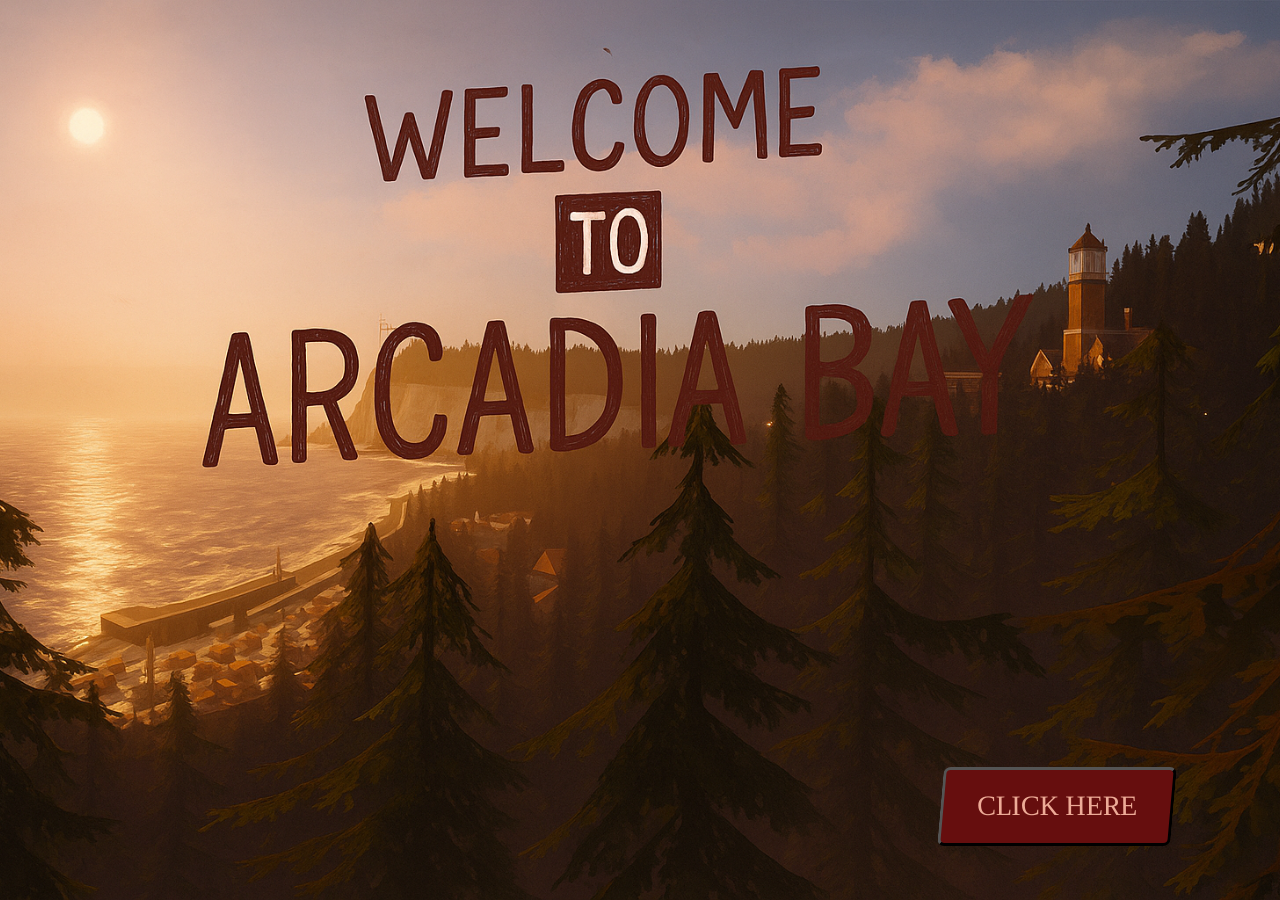
==== commit 1009fbfe: "Update index.html" ====
--- a/index.html
+++ b/index.html
@@ -8,7 +8,7 @@
 </head>
 <body>
   <audio id="bgm" loop preload="auto">
-    <source src="menu.mp3" type="audio/mpeg">
+    <source src="principal-menu_AOtqU0pf.mp3" type="audio/mpeg">
   </audio>
 
   <!-- FIRST SCREEN -->
